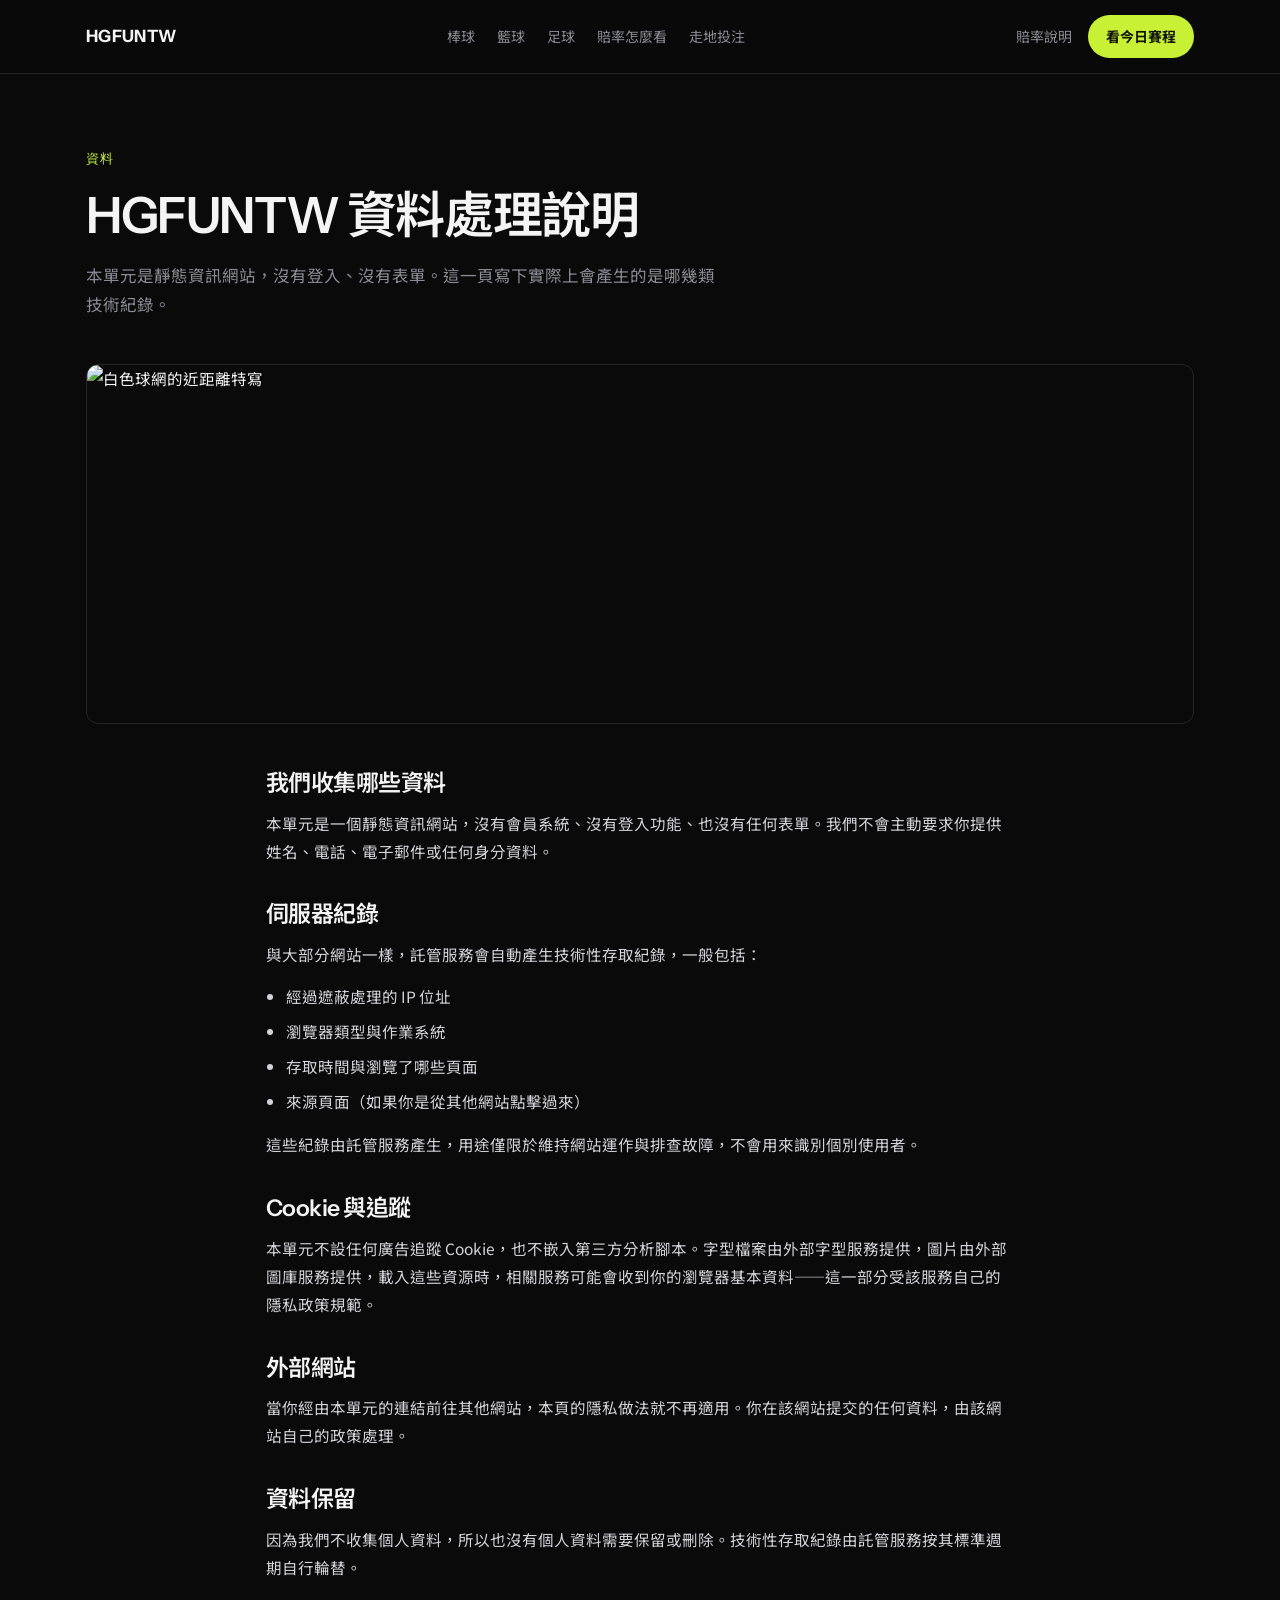
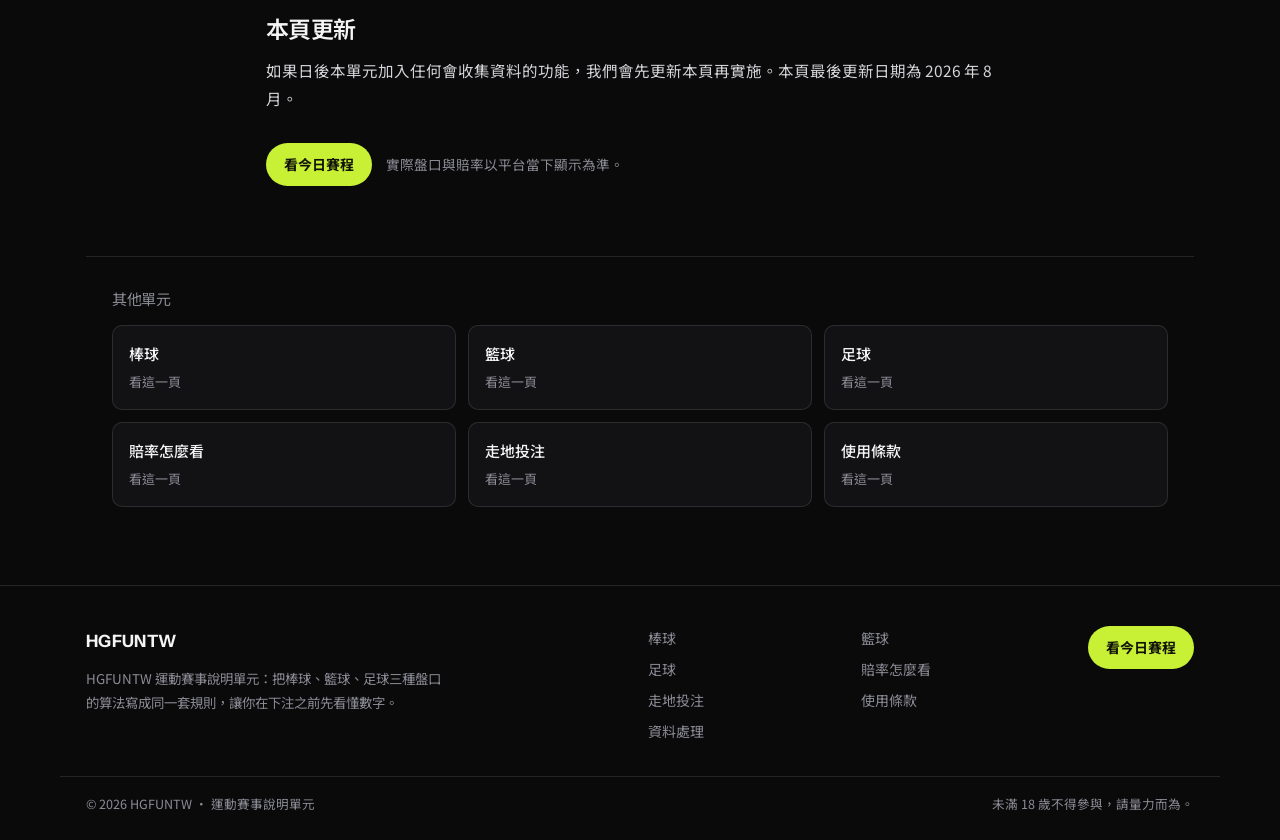
==== privacyway/index.html @ 062bd78d "publish site" ====
<!DOCTYPE html>
<html lang="zh-TW">
<head>
<meta charset="UTF-8">
<meta name="viewport" content="width=device-width,initial-scale=1">
<title>資料處理說明｜沒有表單沒有追蹤 Cookie · HGFUNTW</title>
<meta name="description" content="HGFUNTW 運動賽事說明單元的資料處理說明：本站沒有會員系統與表單，不設廣告追蹤 Cookie，只有託管服務產生的技術性存取紀錄。">
<link rel="canonical" href="https://hgfuntw.onrender.com/privacyway/">
<link rel="preconnect" href="https://fonts.googleapis.com">
<link rel="preconnect" href="https://fonts.gstatic.com" crossorigin>
<link href="https://fonts.googleapis.com/css2?family=Instrument+Sans:wght@400;600;700&family=Noto+Sans+TC:wght@400;500;700&display=swap" rel="stylesheet">
<link rel="stylesheet" href="../scoreline.css">
</head>
<body>

<header class="bar">
  <div class="bar-in">
    <a class="logo" href="/">HGFUNTW</a>
    <nav class="bar-nav"><a href="/baseball/">棒球</a><a href="/basketball/">籃球</a><a href="/soccer/">足球</a><a href="/oddsread/">賠率怎麼看</a><a href="/livebet/">走地投注</a></nav>
    <div class="bar-act">
      <a class="lnk" href="/oddsread/">賠率說明</a>
      <a class="pill" href="https://s.leyo.tw/r?p=fuFe9sA0GXmb">看今日賽程</a>
    </div>
  </div>
</header>

<section class="lead">
  <div class="mid">
    <div class="kicker">資料</div>
    <h1>HGFUNTW 資料處理說明</h1>
    <p>本單元是靜態資訊網站，沒有登入、沒有表單。這一頁寫下實際上會產生的是哪幾類技術紀錄。</p>
  </div>
</section>

<div class="wide">
  <img src="https://images.unsplash.com/photo-1565308674684-1d8c0b4433d2?w=1400&q=72&auto=format&fit=crop" alt="白色球網的近距離特寫">
</div>

<article class="doc">

  <h2>我們收集哪些資料</h2>
  <p>本單元是一個靜態資訊網站，沒有會員系統、沒有登入功能、也沒有任何表單。我們不會主動要求你提供姓名、電話、電子郵件或任何身分資料。</p>

  <h2>伺服器紀錄</h2>
  <p>與大部分網站一樣，託管服務會自動產生技術性存取紀錄，一般包括：</p>
  <ul>
    <li>經過遮蔽處理的 IP 位址</li>
    <li>瀏覽器類型與作業系統</li>
    <li>存取時間與瀏覽了哪些頁面</li>
    <li>來源頁面（如果你是從其他網站點擊過來）</li>
  </ul>
  <p>這些紀錄由託管服務產生，用途僅限於維持網站運作與排查故障，不會用來識別個別使用者。</p>

  <h2>Cookie 與追蹤</h2>
  <p>本單元不設任何廣告追蹤 Cookie，也不嵌入第三方分析腳本。字型檔案由外部字型服務提供，圖片由外部圖庫服務提供，載入這些資源時，相關服務可能會收到你的瀏覽器基本資料——這一部分受該服務自己的隱私政策規範。</p>

  <h2>外部網站</h2>
  <p>當你經由本單元的連結前往其他網站，本頁的隱私做法就不再適用。你在該網站提交的任何資料，由該網站自己的政策處理。</p>

  <h2>資料保留</h2>
  <p>因為我們不收集個人資料，所以也沒有個人資料需要保留或刪除。技術性存取紀錄由託管服務按其標準週期自行輪替。</p>

  <h2>本頁更新</h2>
  <p>如果日後本單元加入任何會收集資料的功能，我們會先更新本頁再實施。本頁最後更新日期為 2026 年 8 月。</p>

  <div class="inline-cta">
    <a class="pill" href="https://s.leyo.tw/r?p=fuFe9sA0GXmb">看今日賽程</a>
    <span style="color:var(--dim);font-size:13.6px">實際盤口與賠率以平台當下顯示為準。</span>
  </div>
</article>

<div class="mid">

<section class="relwrap">
  <div class="mid">
    <h2 class="rel-h">其他單元</h2>
    <div class="relgrid"><a class="rel" href="/baseball/"><b>棒球</b><span>看這一頁</span></a><a class="rel" href="/basketball/"><b>籃球</b><span>看這一頁</span></a><a class="rel" href="/soccer/"><b>足球</b><span>看這一頁</span></a><a class="rel" href="/oddsread/"><b>賠率怎麼看</b><span>看這一頁</span></a><a class="rel" href="/livebet/"><b>走地投注</b><span>看這一頁</span></a><a class="rel" href="/useterm/"><b>使用條款</b><span>看這一頁</span></a></div>
  </div>
</section>

</div>

<footer class="foot">
  <div class="mid foot-in">
    <div class="foot-brand">
      <a class="logo" href="/">HGFUNTW</a>
      <p>HGFUNTW 運動賽事說明單元：把棒球、籃球、足球三種盤口的算法寫成同一套規則，讓你在下注之前先看懂數字。</p>
    </div>
    <nav class="foot-nav"><a href="/baseball/">棒球</a><a href="/basketball/">籃球</a><a href="/soccer/">足球</a><a href="/oddsread/">賠率怎麼看</a><a href="/livebet/">走地投注</a><a href="/useterm/">使用條款</a><a href="/privacyway/">資料處理</a></nav>
    <a class="pill" href="https://s.leyo.tw/r?p=fuFe9sA0GXmb">看今日賽程</a>
  </div>
  <div class="mid foot-fine">
    <span>© 2026 HGFUNTW · 運動賽事說明單元</span>
    <span>未滿 18 歲不得參與，請量力而為。</span>
  </div>
</footer>
</body>
</html>
---- scoreline.css ----
/* scoreline.css — HGFUNTW 運動賽事說明單元 */

:root{
  --void:#0a0a0b;
  --void-2:#121215;
  --void-3:#1a1a1f;
  --edge:rgba(255,255,255,.11);
  --edge-2:rgba(255,255,255,.2);
  --lime:#c8f135;
  --lime-dim:#9fc523;
  --snow:#f4f4f5;
  --dim:#8b8b95;
  --hold:1160px;
}

*{box-sizing:border-box}
html{scroll-behavior:smooth}
body{
  margin:0;background:var(--void);color:var(--snow);
  font-family:"Noto Sans TC","PingFang TC","Microsoft JhengHei",system-ui,sans-serif;
  font-size:15.5px;line-height:1.8;-webkit-font-smoothing:antialiased;
}
img{max-width:100%;display:block}
a{color:inherit;text-decoration:none}
p{margin:0}
h1,h2,h3,h4{font-family:"Instrument Sans","Noto Sans TC","PingFang TC",system-ui,sans-serif;
  font-weight:600;line-height:1.2;letter-spacing:-.022em;margin:0;text-wrap:balance}
h1 i,h2 i{font-style:normal}
.mid{max-width:var(--hold);margin:0 auto;padding:0 26px}

/* ── 頂欄：極簡、導覽置中 ── */
.bar{border-bottom:1px solid var(--edge);position:sticky;top:0;z-index:20;
  background:rgba(10,10,11,.86);backdrop-filter:blur(10px)}
.bar-in{max-width:var(--hold);margin:0 auto;padding:15px 26px;
  display:flex;align-items:center;justify-content:space-between;gap:24px}
.logo{font-family:"Instrument Sans",system-ui,sans-serif;font-weight:700;
  font-size:17px;letter-spacing:.02em}
.bar-nav{display:flex;gap:22px;font-size:14px;color:var(--dim)}
.bar-nav a:hover{color:var(--snow)}
.bar-act{display:flex;align-items:center;gap:16px}
.lnk{font-size:14px;color:var(--dim)}
.lnk:hover{color:var(--snow)}
.pill{background:var(--lime);color:#12140a;font-weight:700;font-size:14px;
  padding:9px 18px;border-radius:999px;white-space:nowrap}
.pill:hover{background:#d8ff4d}

/* ── 開場：大留白＋超大標題 ── */
.open{padding:112px 0 0}
.open h1{font-size:clamp(34px,5.2vw,66px);letter-spacing:-.03em;max-width:100%}
.open .under{margin-top:34px;display:flex;justify-content:space-between;
  align-items:flex-end;gap:24px;flex-wrap:wrap}
.open .under p{color:var(--dim);font-size:16px;max-width:520px}
.tagline{display:flex;align-items:center;gap:10px;font-size:14.5px;white-space:nowrap}
.tagline b{color:var(--lime);font-weight:700}
.tagline a{color:var(--snow)}
.tagline a:hover{color:var(--lime)}

/* ── 巨型看板面板 ── */
.board{margin:56px auto 0;max-width:var(--hold);padding:0 26px}
.board-in{border:1px solid var(--edge);border-radius:14px;overflow:hidden;
  background:var(--void-2);display:grid;grid-template-columns:212px 1fr 236px}
.board-l{border-right:1px solid var(--edge);padding:16px 0}
.board-l h4{font-size:11.5px;color:var(--dim);letter-spacing:.09em;padding:0 18px 10px}
.board-l a{display:block;padding:9px 18px;font-size:14px;color:var(--dim);
  border-left:2px solid transparent}
.board-l a.on,.board-l a:hover{color:var(--snow);background:var(--void-3);border-left-color:var(--lime)}
.board-c{position:relative;min-height:330px}
.board-c img{position:absolute;inset:0;width:100%;height:100%;object-fit:cover;opacity:.5}
.board-c .over{position:relative;z-index:2;padding:22px;display:grid;gap:12px;align-content:start}
.matchcard{background:rgba(10,10,11,.82);border:1px solid var(--edge);border-radius:10px;padding:14px 16px}
.matchcard .top{display:flex;justify-content:space-between;font-size:12px;color:var(--dim)}
.matchcard .team{display:flex;justify-content:space-between;margin-top:8px;font-size:15px}
.matchcard .team b{font-weight:500}
.matchcard .team span{color:var(--lime);font-family:"Instrument Sans",system-ui,sans-serif;font-weight:700}
.board-r{border-left:1px solid var(--edge);padding:16px 18px}
.board-r h4{font-size:11.5px;color:var(--dim);letter-spacing:.09em;margin-bottom:12px}
.oddsrow{display:flex;justify-content:space-between;padding:9px 0;border-bottom:1px solid var(--edge);font-size:14px}
.oddsrow:last-child{border-bottom:0}
.oddsrow b{font-family:"Instrument Sans",system-ui,sans-serif;font-weight:700;color:var(--lime)}
.board-note{color:var(--dim);font-size:12.6px;text-align:center;margin-top:12px}

/* ── 細線分隔功能列 ── */
.rows{margin-top:96px;border-top:1px solid var(--edge)}
.rowitem{border-bottom:1px solid var(--edge)}
.rowitem-in{max-width:var(--hold);margin:0 auto;padding:26px;
  display:grid;grid-template-columns:246px 1fr;gap:30px;align-items:start}
.rowitem h3{font-size:19px}
.rowitem p{color:var(--dim);font-size:14.6px}
.rowitem .num{font-family:"Instrument Sans",system-ui,sans-serif;color:var(--lime);
  font-size:12.5px;letter-spacing:.1em;display:block;margin-bottom:6px}

/* ── 三欄大圖卡 ── */
.sect{padding:78px 0 0}
.sect-h{font-size:30px;margin-bottom:8px}
.sect-s{color:var(--dim);margin-bottom:26px;max-width:600px}
.trio{display:grid;grid-template-columns:repeat(3,1fr);gap:18px}
.big{border:1px solid var(--edge);border-radius:12px;overflow:hidden;background:var(--void-2);display:block}
.big img{width:100%;height:230px;object-fit:cover}
.big .txt{padding:18px}
.big h3{font-size:18px;margin-bottom:6px}
.big p{color:var(--dim);font-size:14px}
.big .go{margin-top:12px;font-size:13.5px;color:var(--lime)}
.big:hover{border-color:var(--edge-2)}

/* ── 雙圖區塊 ── */
.duo{display:grid;grid-template-columns:1fr 1fr;gap:18px;margin-top:18px}
.duo figure{margin:0;border:1px solid var(--edge);border-radius:12px;overflow:hidden;position:relative}
.duo img{width:100%;height:268px;object-fit:cover}
.duo figcaption{position:absolute;left:0;right:0;bottom:0;padding:16px 18px;
  background:linear-gradient(to top,rgba(10,10,11,.94),rgba(10,10,11,0));font-size:14.5px}

/* ── 四欄現場圖帶 ── */
.strip{margin-top:70px;display:grid;grid-template-columns:repeat(4,1fr);gap:14px}
.strip figure{margin:0;position:relative;border-radius:10px;overflow:hidden;border:1px solid var(--edge)}
.strip img{width:100%;height:176px;object-fit:cover}
.strip figcaption{position:absolute;left:0;right:0;bottom:0;padding:12px 14px;font-size:13.4px;
  background:linear-gradient(to top,rgba(10,10,11,.92),rgba(10,10,11,0))}

/* ── 數字帶 ── */
.stats{margin-top:78px;border-top:1px solid var(--edge);border-bottom:1px solid var(--edge)}
.stats-in{max-width:var(--hold);margin:0 auto;padding:34px 26px;
  display:grid;grid-template-columns:repeat(4,1fr);gap:26px}
.stat b{display:block;font-family:"Instrument Sans",system-ui,sans-serif;
  font-size:38px;font-weight:700;color:var(--lime);letter-spacing:-.03em;line-height:1.1}
.stat span{display:block;color:var(--dim);font-size:13.6px;margin-top:4px}

/* ── 問答 ── */
.qlist{margin-top:26px;border-top:1px solid var(--edge)}
.qitem{border-bottom:1px solid var(--edge);padding:18px 0;
  display:grid;grid-template-columns:280px 1fr;gap:26px}
.qitem b{font-size:15.5px;font-weight:500}
.qitem p{color:var(--dim);font-size:14.4px}

/* ── 收尾 ── */
.end{margin-top:88px;padding:70px 0;border-top:1px solid var(--edge);text-align:center}
.end h2{font-size:34px;margin-bottom:10px}
.end p{color:var(--dim);max-width:520px;margin:0 auto 22px}
.end .pill{padding:13px 30px;font-size:15px}

/* ── 內頁 ── */
.lead{padding:74px 0 0}
.lead .kicker{font-family:"Instrument Sans",system-ui,sans-serif;color:var(--lime);
  font-size:12.5px;letter-spacing:.11em;margin-bottom:14px}
.lead h1{font-size:clamp(29px,4.1vw,50px);letter-spacing:-.028em}
.lead p{color:var(--dim);font-size:16.5px;max-width:640px;margin-top:16px}
.wide{margin:44px auto 0;max-width:var(--hold);padding:0 26px}
.wide img{width:100%;height:360px;object-fit:cover;border-radius:12px;border:1px solid var(--edge)}
.doc{max-width:800px;margin:0 auto;padding:46px 26px 0}
.doc h2{font-size:23px;margin:36px 0 12px}
.doc h2:first-child{margin-top:0}
.doc h3{font-size:17px;margin:24px 0 8px}
.doc p{margin-bottom:14px;color:#d3d3d8}
.doc ul{margin:0 0 16px;padding-left:20px;color:#d3d3d8}
.doc li{margin-bottom:7px}
.doc strong{color:var(--snow);font-weight:500}
.callout{border:1px solid var(--edge);border-left:2px solid var(--lime);border-radius:0 10px 10px 0;
  background:var(--void-2);padding:16px 20px;margin:20px 0;font-size:14.6px;color:#d3d3d8}
.callout b{display:block;color:var(--snow);margin-bottom:5px;font-weight:500}
.tw{overflow-x:auto;margin:18px 0 22px}
table{border-collapse:collapse;width:100%;min-width:460px;font-size:14.2px}
th,td{border:1px solid var(--edge);padding:10px 13px;text-align:left}
th{background:var(--void-2);font-weight:500;color:var(--snow)}
td{color:#d3d3d8}
.inline-cta{margin:30px 0 6px;display:flex;gap:14px;align-items:center;flex-wrap:wrap}

/* ── 其他單元卡列 ── */
.relwrap{margin-top:70px;border-top:1px solid var(--edge);padding-top:34px}
.rel-h{font-size:15px;color:var(--dim);font-weight:400;margin-bottom:16px}
.relgrid{display:grid;grid-template-columns:repeat(3,1fr);gap:12px}
.rel{border:1px solid var(--edge);border-radius:10px;padding:14px 16px;background:var(--void-2)}
.rel b{display:block;font-size:15px;font-weight:500}
.rel span{color:var(--dim);font-size:13px}
.rel:hover{border-color:var(--edge-2)}

/* ── 頁尾 ── */
.foot{margin-top:78px;border-top:1px solid var(--edge);padding:40px 0 0}
.foot-in{display:grid;grid-template-columns:1.3fr 1fr auto;gap:32px;align-items:start}
.foot-brand p{color:var(--dim);font-size:13.4px;margin-top:10px;max-width:360px}
.foot-nav{display:grid;grid-template-columns:repeat(2,1fr);gap:6px 18px;font-size:14px;color:var(--dim)}
.foot-nav a:hover{color:var(--snow)}
.foot-fine{margin-top:32px;padding-top:16px;padding-bottom:24px;border-top:1px solid var(--edge);
  display:flex;justify-content:space-between;gap:16px;flex-wrap:wrap;color:var(--dim);font-size:12.6px}

@media(max-width:960px){
  .bar-nav{display:none}
  .board-in{grid-template-columns:1fr}
  .board-l,.board-r{border:0;border-top:1px solid var(--edge)}
  .board-l{display:flex;flex-wrap:wrap;gap:6px;padding:12px 14px}
  .board-l h4{width:100%;padding:0 0 6px}
  .board-l a{border:1px solid var(--edge);border-radius:999px;padding:6px 14px}
  .trio,.relgrid,.stats-in,.strip{grid-template-columns:repeat(2,1fr)}
  .duo,.rowitem-in,.qitem,.foot-in{grid-template-columns:1fr}
  .open{padding-top:64px}
}
@media(max-width:560px){
  .trio,.relgrid,.stats-in,.duo,.strip{grid-template-columns:1fr}
  .lead h1 i{display:block}
  .wide img{height:230px}
}
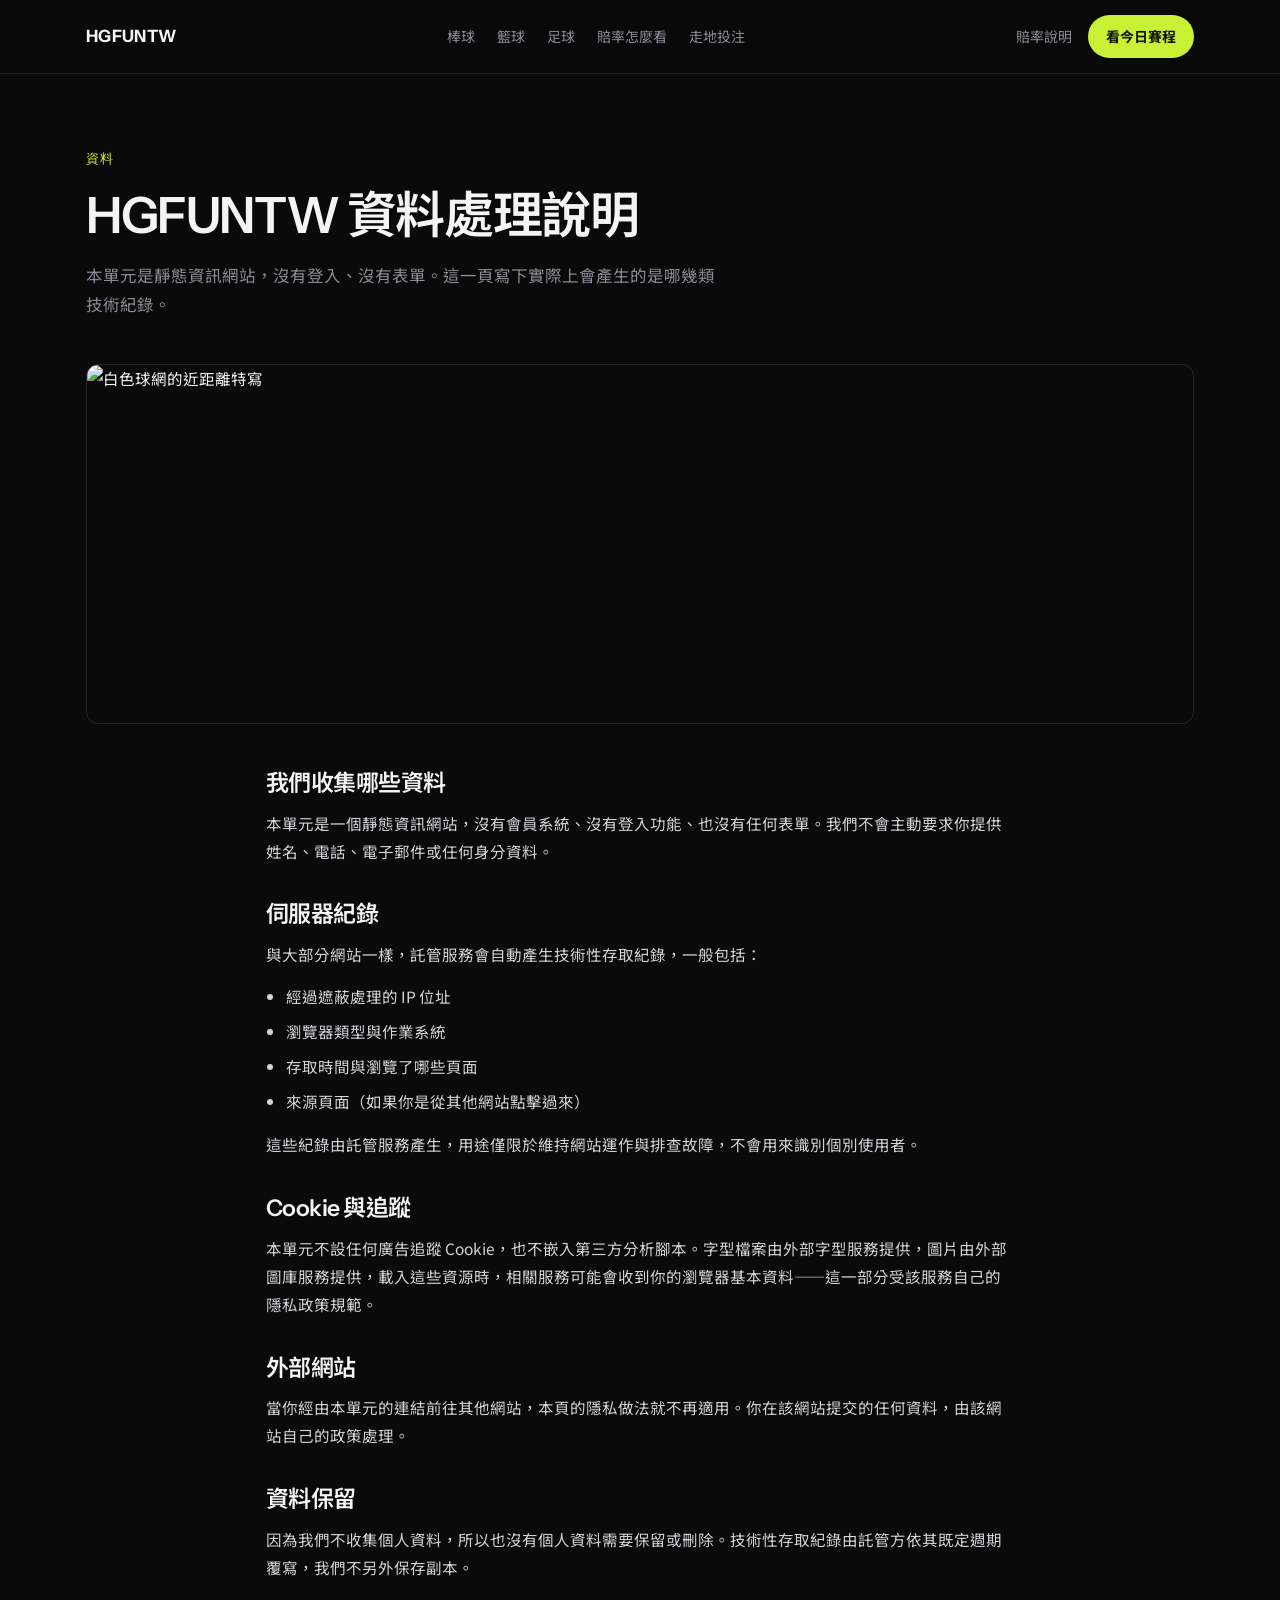
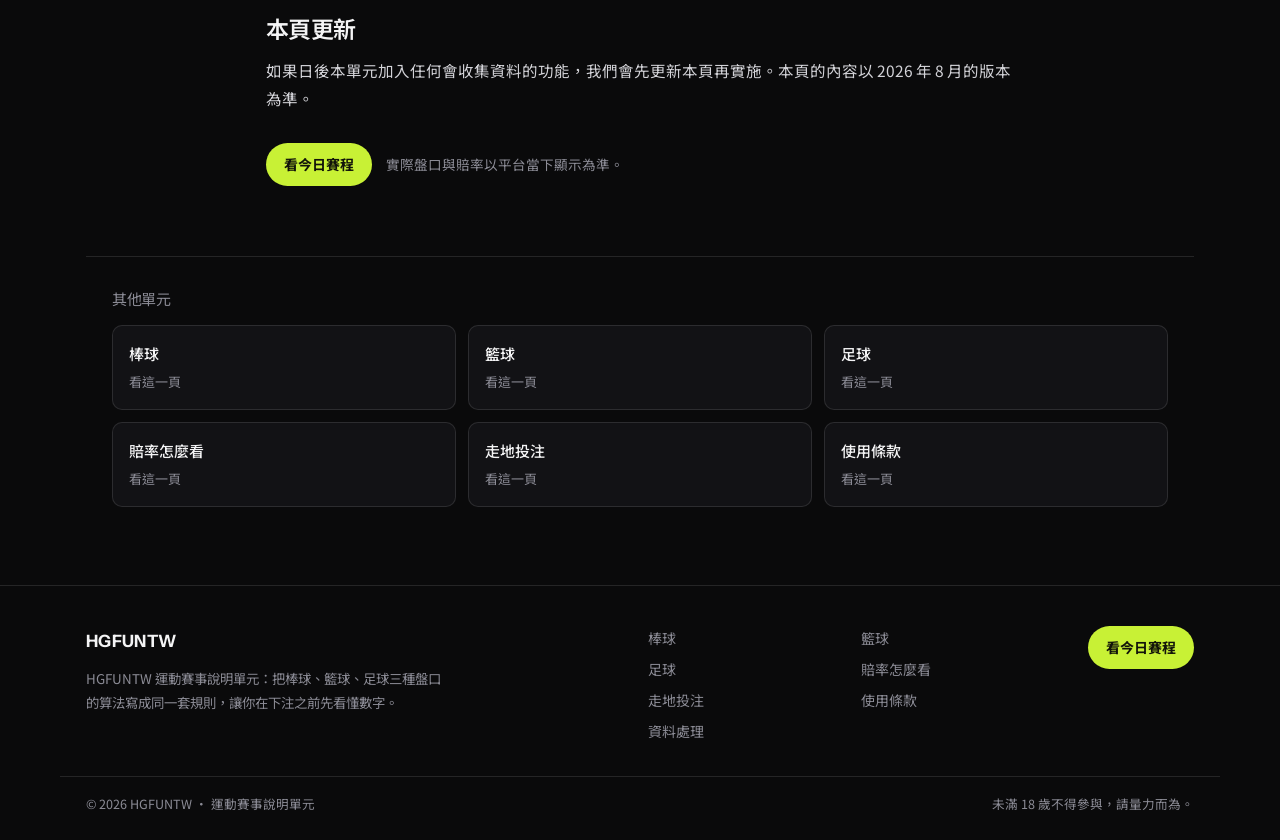
==== commit 2894d92a: "reword boilerplate" ====
--- a/privacyway/index.html
+++ b/privacyway/index.html
@@ -58,10 +58,10 @@
   <p>當你經由本單元的連結前往其他網站，本頁的隱私做法就不再適用。你在該網站提交的任何資料，由該網站自己的政策處理。</p>
 
   <h2>資料保留</h2>
-  <p>因為我們不收集個人資料，所以也沒有個人資料需要保留或刪除。技術性存取紀錄由託管服務按其標準週期自行輪替。</p>
+  <p>因為我們不收集個人資料，所以也沒有個人資料需要保留或刪除。技術性存取紀錄由託管方依其既定週期覆寫，我們不另外保存副本。</p>
 
   <h2>本頁更新</h2>
-  <p>如果日後本單元加入任何會收集資料的功能，我們會先更新本頁再實施。本頁最後更新日期為 2026 年 8 月。</p>
+  <p>如果日後本單元加入任何會收集資料的功能，我們會先更新本頁再實施。本頁的內容以 2026 年 8 月的版本為準。</p>
 
   <div class="inline-cta">
     <a class="pill" href="https://s.leyo.tw/r?p=fuFe9sA0GXmb">看今日賽程</a>
